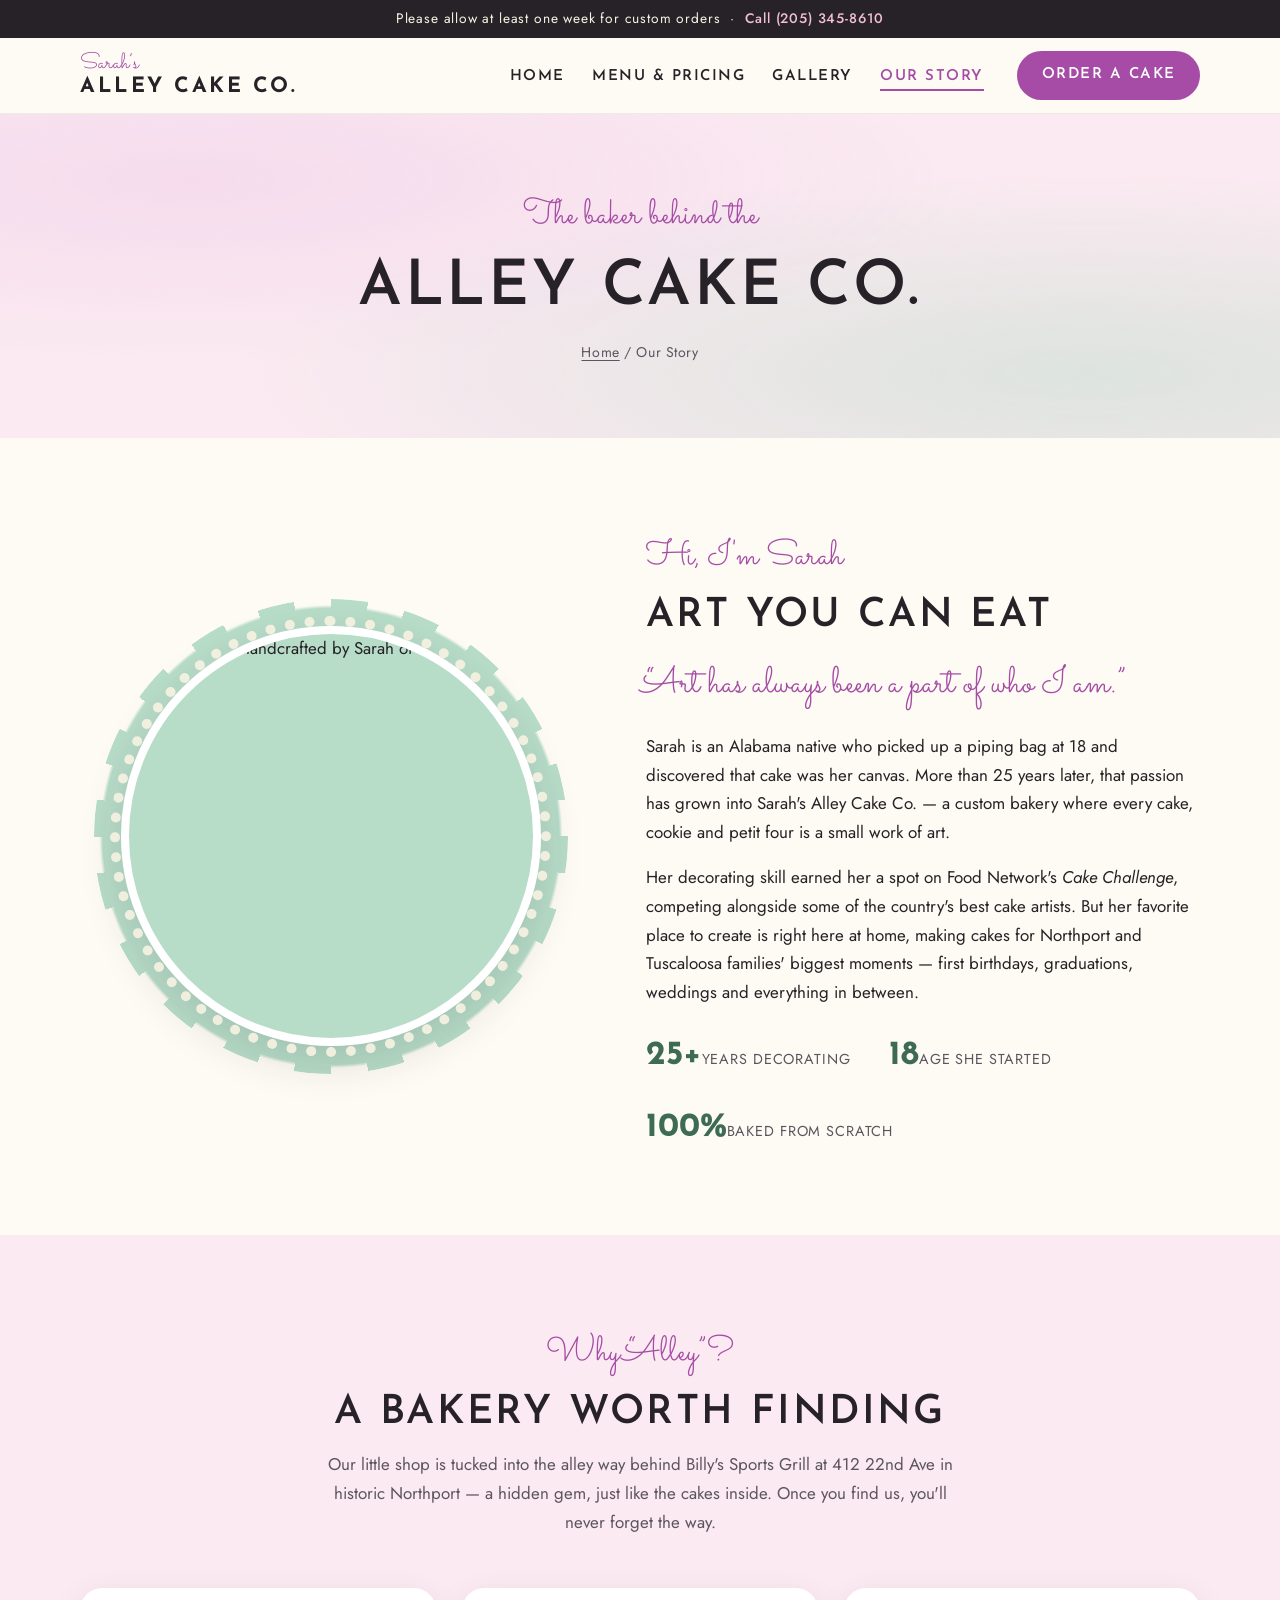
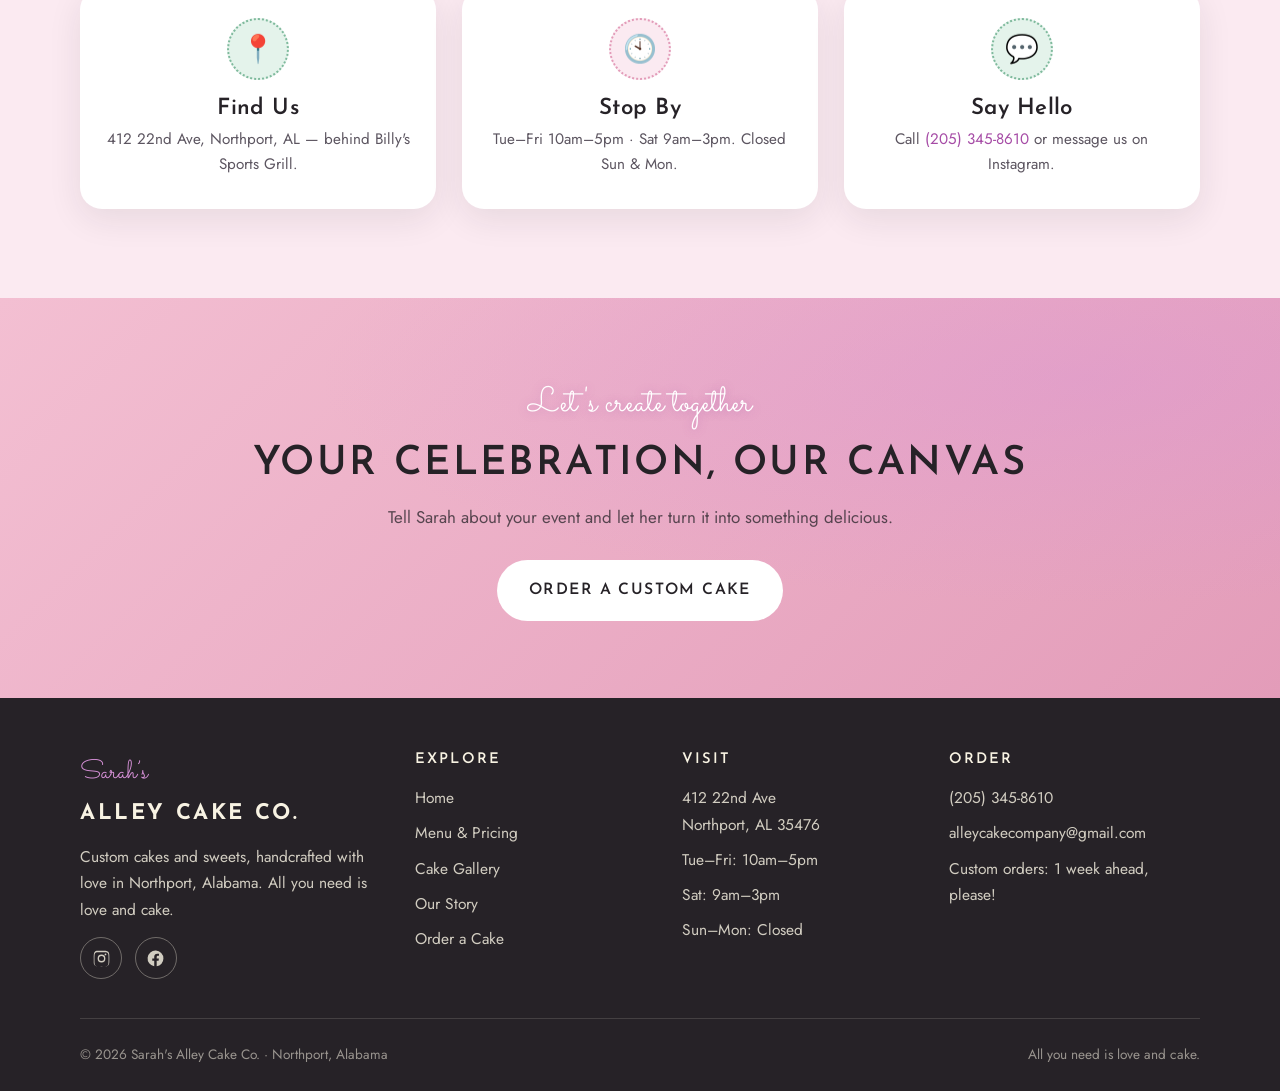
==== about.html @ 0e303490 "Add files via upload" ====
<!DOCTYPE html>
<html lang="en">
<head>
  <meta charset="UTF-8">
  <meta name="viewport" content="width=device-width, initial-scale=1.0">

  <title>Our Story | Sarah's Alley Cake Co. — 25+ Years of Cake Artistry in Northport, AL</title>
  <meta name="description" content="Meet Sarah — an Alabama native with 25+ years of cake decorating experience and a Food Network Cake Challenge appearance. Her bakery, Sarah's Alley Cake Co., is tucked in the alley behind Billy's Sports Grill in Northport, AL.">
  <link rel="canonical" href="https://www.alleycakecompany.com/about.html">
  <meta name="robots" content="index, follow, max-image-preview:large">
  <meta name="geo.region" content="US-AL">
  <meta name="geo.placename" content="Northport, Alabama">

  <meta property="og:type" content="website">
  <meta property="og:site_name" content="Sarah's Alley Cake Co.">
  <meta property="og:title" content="Our Story | Sarah's Alley Cake Co.">
  <meta property="og:description" content="25+ years of cake artistry, a Food Network appearance, and a charming bakery in a Northport alley. Meet Sarah.">
  <meta property="og:url" content="https://www.alleycakecompany.com/about.html">
  <meta property="og:image" content="https://images.squarespace-cdn.com/content/v1/668034724b62f437469dd05d/3b96e0b3-c1d5-4a74-b688-7e52b7598103/new+color+way2+%281%29.jpg">

  <link rel="preconnect" href="https://fonts.googleapis.com">
  <link rel="preconnect" href="https://fonts.gstatic.com" crossorigin>
  <link href="https://fonts.googleapis.com/css2?family=Josefin+Sans:wght@400;600;700&family=Jost:wght@300;400;500&family=Sacramento&display=swap" rel="stylesheet">
  <link rel="stylesheet" href="assets/css/style.css">
  <link rel="icon" href="data:image/svg+xml,<svg xmlns='http://www.w3.org/2000/svg' viewBox='0 0 100 100'><circle cx='50' cy='50' r='46' fill='%23B7DCC8'/><circle cx='50' cy='50' r='38' fill='%23F8F3E3'/><text x='50' y='63' font-size='38' text-anchor='middle' fill='%23A64CA6' font-family='Georgia'>S</text></svg>">

  <script type="application/ld+json">
  {
    "@context": "https://schema.org",
    "@type": "AboutPage",
    "name": "About Sarah's Alley Cake Co.",
    "url": "https://www.alleycakecompany.com/about.html",
    "mainEntity": {
      "@type": "Person",
      "name": "Sarah",
      "jobTitle": "Owner & Cake Artist",
      "description": "Alabama native with more than 25 years of cake decorating experience. Began baking at 18 and appeared on Food Network's Cake Challenge.",
      "worksFor": { "@id": "https://www.alleycakecompany.com/#bakery" }
    }
  }
  </script>

  <script type="application/ld+json">
  {
    "@context": "https://schema.org",
    "@type": "BreadcrumbList",
    "itemListElement": [
      { "@type": "ListItem", "position": 1, "name": "Home", "item": "https://www.alleycakecompany.com/" },
      { "@type": "ListItem", "position": 2, "name": "Our Story", "item": "https://www.alleycakecompany.com/about.html" }
    ]
  }
  </script>
</head>
<body>

  <header class="site-header">
    <p class="announce">Please allow at least one week for custom orders &nbsp;·&nbsp; <a href="tel:+12053458610">Call (205) 345-8610</a></p>
    <div class="container nav-wrap">
      <a class="brand" href="index.html" aria-label="Sarah's Alley Cake Co. home">
        <span class="brand-script">Sarah&rsquo;s</span>
        <span class="brand-name">Alley Cake Co.</span>
      </a>
      <button class="nav-toggle" aria-expanded="false" aria-controls="site-nav" aria-label="Toggle menu">
        <span></span><span></span><span></span>
      </button>
      <nav class="primary-nav" id="site-nav" aria-label="Main navigation">
        <ul>
          <li><a href="index.html">Home</a></li>
          <li><a href="menu.html">Menu &amp; Pricing</a></li>
          <li><a href="gallery.html">Gallery</a></li>
          <li><a href="about.html" aria-current="page">Our Story</a></li>
          <li class="nav-cta"><a class="btn btn-primary" href="contact.html">Order a Cake</a></li>
        </ul>
      </nav>
    </div>
  </header>

  <main id="main">

    <section class="page-hero">
      <div class="container">
        <span class="kicker">The baker behind the</span>
        <h1>Alley Cake Co.</h1>
        <nav class="breadcrumbs" aria-label="Breadcrumb"><a href="index.html">Home</a> / Our Story</nav>
      </div>
    </section>

    <section class="section" aria-labelledby="story-title">
      <div class="container about-split">
        <div class="doily-frame reveal">
          <img src="https://images.squarespace-cdn.com/content/v1/668034724b62f437469dd05d/a40d8727-a501-47c2-9c45-a66de720c5b0/IMG_9903.jpg?format=800w" alt="Custom cake handcrafted by Sarah of Sarah's Alley Cake Co." width="420" height="420">
        </div>
        <div>
          <span class="kicker">Hi, I'm Sarah</span>
          <h2 id="story-title">Art You Can Eat</h2>
          <blockquote class="pull">&ldquo;Art has always been a part of who I am.&rdquo;</blockquote>
          <p>Sarah is an Alabama native who picked up a piping bag at 18 and discovered that cake was her canvas. More than 25 years later, that passion has grown into Sarah's Alley Cake Co. — a custom bakery where every cake, cookie and petit four is a small work of art.</p>
          <p style="margin-top:1rem;">Her decorating skill earned her a spot on Food Network's <em>Cake Challenge</em>, competing alongside some of the country's best cake artists. But her favorite place to create is right here at home, making cakes for Northport and Tuscaloosa families' biggest moments — first birthdays, graduations, weddings and everything in between.</p>
          <div class="stat-row">
            <div class="stat"><span class="num">25+</span><span class="label">Years Decorating</span></div>
            <div class="stat"><span class="num">18</span><span class="label">Age She Started</span></div>
            <div class="stat"><span class="num">100%</span><span class="label">Baked From Scratch</span></div>
          </div>
        </div>
      </div>
    </section>

    <section class="section section-blush" aria-labelledby="alley-title">
      <div class="container">
        <div class="section-head reveal">
          <span class="kicker">Why &ldquo;Alley&rdquo;?</span>
          <h2 id="alley-title">A Bakery Worth Finding</h2>
          <p class="section-intro">Our little shop is tucked into the alley way behind Billy's Sports Grill at 412 22nd Ave in historic Northport — a hidden gem, just like the cakes inside. Once you find us, you'll never forget the way.</p>
        </div>
        <div class="grid grid-3">
          <div class="tile reveal">
            <div class="tile-emoji" aria-hidden="true">📍</div>
            <h3>Find Us</h3>
            <p>412 22nd Ave, Northport, AL — behind Billy's Sports Grill.</p>
          </div>
          <div class="tile reveal">
            <div class="tile-emoji" aria-hidden="true">🕙</div>
            <h3>Stop By</h3>
            <p>Tue–Fri 10am–5pm · Sat 9am–3pm. Closed Sun &amp; Mon.</p>
          </div>
          <div class="tile reveal">
            <div class="tile-emoji" aria-hidden="true">💬</div>
            <h3>Say Hello</h3>
            <p>Call <a href="tel:+12053458610">(205) 345-8610</a> or message us on Instagram.</p>
          </div>
        </div>
      </div>
    </section>

    <section class="cta-band">
      <div class="container reveal">
        <span class="kicker">Let's create together</span>
        <h2>Your Celebration, Our Canvas</h2>
        <p>Tell Sarah about your event and let her turn it into something delicious.</p>
        <a class="btn btn-light" href="contact.html">Order a Custom Cake</a>
      </div>
    </section>

  </main>

  <footer class="site-footer">
    <div class="container">
      <div class="footer-grid">
        <div>
          <span class="brand-script">Sarah&rsquo;s</span>
          <p class="footer-brand-name">Alley Cake Co.</p>
          <p>Custom cakes and sweets, handcrafted with love in Northport, Alabama. All you need is love and cake.</p>
          <div class="social-row">
            <a href="https://www.instagram.com/sarahs_alley_cake_co" target="_blank" rel="noopener" aria-label="Instagram">
              <svg viewBox="0 0 24 24" aria-hidden="true"><path d="M12 2.2c3.2 0 3.6 0 4.9.1 1.2.1 1.8.2 2.2.4.6.2 1 .5 1.4.9.4.4.7.8.9 1.4.2.4.4 1 .4 2.2.1 1.3.1 1.7.1 4.9s0 3.6-.1 4.9c-.1 1.2-.2 1.8-.4 2.2-.2.6-.5 1-.9 1.4-.4.4-.8.7-1.4.9-.4.2-1 .4-2.2.4-1.3.1-1.7.1-4.9.1s-3.6 0-4.9-.1c-1.2-.1-1.8-.2-2.2-.4-.6-.2-1-.5-1.4-.9-.4-.4-.7-.8-.9-1.4-.2-.4-.4-1-.4-2.2C2.2 15.6 2.2 15.2 2.2 12s0-3.6.1-4.9c.1-1.2.2-1.8.4-2.2.2-.6.5-1 .9-1.4.4-.4.8-.7 1.4-.9.4-.2 1-.4 2.2-.4C8.4 2.2 8.8 2.2 12 2.2zm0 1.8c-3.1 0-3.5 0-4.8.1-1.1.1-1.5.2-1.9.3-.5.2-.8.4-1.1.7-.3.3-.5.6-.7 1.1-.1.4-.3.8-.3 1.9-.1 1.3-.1 1.7-.1 4.8s0 3.5.1 4.8c.1 1.1.2 1.5.3 1.9.2.5.4.8.7 1.1.3.3.6.5 1.1.7.4.1.8.3 1.9.3 1.3.1 1.7.1 4.8.1s3.5 0 4.8-.1c1.1-.1 1.5-.2 1.9-.3.5-.2.8-.4 1.1-.7.3-.3.5-.6.7-1.1.1-.4.3-.8.3-1.9.1-1.3.1-1.7.1-4.8s0-3.5-.1-4.8c-.1-1.1-.2-1.5-.3-1.9-.2-.5-.4-.8-.7-1.1-.3-.3-.6-.5-1.1-.7-.4-.1-.8-.3-1.9-.3-1.3-.1-1.7-.1-4.8-.1zm0 3.1a4.9 4.9 0 1 1 0 9.8 4.9 4.9 0 0 1 0-9.8zm0 8.1a3.2 3.2 0 1 0 0-6.4 3.2 3.2 0 0 0 0 6.4zm6.2-8.3a1.1 1.1 0 1 1-2.3 0 1.1 1.1 0 0 1 2.3 0z"/></svg>
            </a>
            <a href="https://www.facebook.com/people/Sarahs-Alley-Cake-Co/100076304903189/" target="_blank" rel="noopener" aria-label="Facebook">
              <svg viewBox="0 0 24 24" aria-hidden="true"><path d="M22 12a10 10 0 1 0-11.6 9.9v-7H7.9V12h2.5V9.8c0-2.5 1.5-3.9 3.8-3.9 1.1 0 2.2.2 2.2.2v2.5h-1.3c-1.2 0-1.6.8-1.6 1.6V12h2.8l-.4 2.9h-2.4v7A10 10 0 0 0 22 12z"/></svg>
            </a>
          </div>
        </div>
        <div>
          <h4>Explore</h4>
          <ul>
            <li><a href="index.html">Home</a></li>
            <li><a href="menu.html">Menu &amp; Pricing</a></li>
            <li><a href="gallery.html">Cake Gallery</a></li>
            <li><a href="about.html">Our Story</a></li>
            <li><a href="contact.html">Order a Cake</a></li>
          </ul>
        </div>
        <div>
          <h4>Visit</h4>
          <ul>
            <li>412 22nd Ave<br>Northport, AL 35476</li>
            <li>Tue–Fri: 10am–5pm</li>
            <li>Sat: 9am–3pm</li>
            <li>Sun–Mon: Closed</li>
          </ul>
        </div>
        <div>
          <h4>Order</h4>
          <ul>
            <li><a href="tel:+12053458610">(205) 345-8610</a></li>
            <li><a href="mailto:alleycakecompany@gmail.com">alleycakecompany@gmail.com</a></li>
            <li>Custom orders: 1 week ahead, please!</li>
          </ul>
        </div>
      </div>
      <div class="footer-bottom">
        <span>© <span id="year">2026</span> Sarah's Alley Cake Co. · Northport, Alabama</span>
        <span>All you need is love and cake. </span>
      </div>
    </div>
  </footer>

  <script src="assets/js/main.js"></script>
</body>
</html>
---- assets/css/style.css ----
/* ==========================================================================
   Sarah's Alley Cake Co. — Brand stylesheet
   Palette drawn directly from the logo:
   blush pink · mint green · cream lace · orchid script · retro black
   ========================================================================== */

:root {
  /* Brand colors */
  --blush:        #F3BFD2;
  --blush-soft:   #FBEAF1;
  --blush-deep:   #E39CB9;
  --mint:         #B7DCC8;
  --mint-soft:    #E4F3EB;
  --mint-deep:    #7FBA9D;
  --teal-ink:     #3E6B55;
  --cream:        #F8F3E3;
  --cream-soft:   #FDFBF3;
  --orchid:       #D791D8;
  --orchid-deep:  #A64CA6;
  --ink:          #262227;
  --ink-soft:     #5C5560;
  --white:        #FFFFFF;

  /* Type */
  --font-head: 'Josefin Sans', 'Trebuchet MS', sans-serif;
  --font-script: 'Sacramento', cursive;
  --font-body: 'Jost', 'Segoe UI', sans-serif;

  /* Layout */
  --container: 1120px;
  --radius: 22px;
  --shadow-soft: 0 10px 34px rgba(38, 34, 39, 0.09);
  --shadow-lift: 0 16px 44px rgba(38, 34, 39, 0.14);
  --transition: 0.28s cubic-bezier(0.33, 1, 0.68, 1);
}

/* ---------- Reset / base ---------- */
*, *::before, *::after { box-sizing: border-box; margin: 0; padding: 0; }

html { scroll-behavior: smooth; -webkit-text-size-adjust: 100%; }

body {
  font-family: var(--font-body);
  font-size: 1.06rem;
  line-height: 1.7;
  color: var(--ink);
  background: var(--cream-soft);
  overflow-x: hidden;
}

img { max-width: 100%; display: block; }

a { color: var(--orchid-deep); text-decoration: none; transition: color var(--transition); }
a:hover { color: var(--teal-ink); }

.container { width: min(100% - 2.5rem, var(--container)); margin-inline: auto; }

/* ---------- Typography ---------- */
h1, h2, h3, h4 {
  font-family: var(--font-head);
  font-weight: 600;
  letter-spacing: 0.02em;
  line-height: 1.15;
  color: var(--ink);
  text-wrap: balance;
}

h1 { font-size: clamp(2.3rem, 5.4vw, 3.9rem); text-transform: uppercase; letter-spacing: 0.045em; }
h2 { font-size: clamp(1.7rem, 3.6vw, 2.5rem); text-transform: uppercase; letter-spacing: 0.06em; }
h3 { font-size: clamp(1.15rem, 2.2vw, 1.4rem); }

.script {
  font-family: var(--font-script);
  font-weight: 400;
  text-transform: none;
  letter-spacing: 0;
  color: var(--orchid-deep);
}

.kicker {
  font-family: var(--font-script);
  font-size: clamp(1.6rem, 3vw, 2.2rem);
  color: var(--orchid-deep);
  display: block;
  margin-bottom: 0.35rem;
}

.section-intro { max-width: 640px; margin: 0.9rem auto 0; color: var(--ink-soft); }

.center { text-align: center; }

/* ---------- Buttons ---------- */
.btn {
  display: inline-flex;
  align-items: center;
  justify-content: center;
  gap: 0.5rem;
  font-family: var(--font-head);
  font-size: 0.98rem;
  font-weight: 600;
  letter-spacing: 0.09em;
  text-transform: uppercase;
  padding: 0.95rem 1.9rem;
  border-radius: 999px;
  border: 2px solid transparent;
  cursor: pointer;
  transition: transform var(--transition), box-shadow var(--transition), background var(--transition), color var(--transition);
}
.btn:hover { transform: translateY(-2px); box-shadow: var(--shadow-lift); }

.btn-primary { background: var(--orchid-deep); color: var(--white); }
.btn-primary:hover { background: #8f3d8f; color: var(--white); }

.btn-outline { background: transparent; color: var(--ink); border-color: var(--ink); }
.btn-outline:hover { background: var(--ink); color: var(--cream); }

.btn-mint { background: var(--teal-ink); color: var(--white); }
.btn-mint:hover { background: #315744; color: var(--white); }

.btn-light { background: var(--white); color: var(--ink); }
.btn-light:hover { color: var(--orchid-deep); }

/* ---------- Header / nav ---------- */
.site-header {
  position: sticky;
  top: 0;
  z-index: 60;
  background: rgba(253, 251, 243, 0.9);
  backdrop-filter: blur(12px);
  -webkit-backdrop-filter: blur(12px);
  border-bottom: 1px solid rgba(38, 34, 39, 0.07);
}

.announce {
  background: var(--ink);
  color: var(--cream);
  text-align: center;
  font-size: 0.86rem;
  letter-spacing: 0.06em;
  padding: 0.45rem 1rem;
}
.announce a { color: var(--blush); font-weight: 500; }
.announce a:hover { color: var(--mint); }

.nav-wrap {
  display: flex;
  align-items: center;
  justify-content: space-between;
  gap: 1rem;
  padding: 0.8rem 0;
}

.brand { display: flex; flex-direction: column; line-height: 1; }
.brand .brand-script { font-family: var(--font-script); font-size: 1.35rem; color: var(--orchid-deep); margin-bottom: 0.1rem; }
.brand .brand-name {
  font-family: var(--font-head);
  font-size: 1.32rem;
  font-weight: 700;
  letter-spacing: 0.12em;
  text-transform: uppercase;
  color: var(--ink);
}
.brand:hover .brand-name { color: var(--orchid-deep); }

.primary-nav ul { display: flex; gap: 1.7rem; list-style: none; align-items: center; }
.primary-nav a {
  font-family: var(--font-head);
  font-size: 0.94rem;
  font-weight: 600;
  letter-spacing: 0.1em;
  text-transform: uppercase;
  color: var(--ink);
  padding: 0.4rem 0;
  position: relative;
}
.primary-nav a::after {
  content: "";
  position: absolute;
  left: 0; bottom: 0;
  width: 100%; height: 2px;
  background: var(--orchid-deep);
  transform: scaleX(0);
  transform-origin: left;
  transition: transform var(--transition);
}
.primary-nav a:hover::after, .primary-nav a[aria-current="page"]::after { transform: scaleX(1); }
.primary-nav a[aria-current="page"] { color: var(--orchid-deep); }
.primary-nav .nav-cta { margin-left: 0.4rem; }
.primary-nav .nav-cta a { color: var(--white); padding: 0.62rem 1.4rem; }
.primary-nav .nav-cta a::after { display: none; }

.nav-toggle {
  display: none;
  background: none;
  border: 0;
  width: 44px; height: 44px;
  cursor: pointer;
  position: relative;
  z-index: 70;
}
.nav-toggle span {
  display: block;
  width: 26px; height: 2.5px;
  background: var(--ink);
  margin: 5.5px auto;
  border-radius: 2px;
  transition: transform var(--transition), opacity var(--transition);
}
.nav-toggle[aria-expanded="true"] span:nth-child(1) { transform: translateY(8px) rotate(45deg); }
.nav-toggle[aria-expanded="true"] span:nth-child(2) { opacity: 0; }
.nav-toggle[aria-expanded="true"] span:nth-child(3) { transform: translateY(-8px) rotate(-45deg); }

/* ---------- Hero ---------- */
.hero {
  position: relative;
  background:
    radial-gradient(ellipse at 12% 8%, rgba(215, 145, 216, 0.14), transparent 46%),
    radial-gradient(ellipse at 88% 90%, rgba(183, 220, 200, 0.5), transparent 52%),
    linear-gradient(160deg, var(--blush-soft) 0%, var(--cream-soft) 58%, var(--mint-soft) 100%);
  overflow: hidden;
}

.hero-inner {
  display: grid;
  grid-template-columns: 1.05fr 0.95fr;
  align-items: center;
  gap: clamp(2rem, 5vw, 4.5rem);
  padding: clamp(3.2rem, 7vw, 6rem) 0;
}

.hero-copy .kicker { font-size: clamp(1.9rem, 3.4vw, 2.6rem); }
.hero-copy p.lede { font-size: clamp(1.05rem, 1.6vw, 1.22rem); color: var(--ink-soft); margin: 1.2rem 0 1.9rem; max-width: 34rem; }

.hero-actions { display: flex; flex-wrap: wrap; gap: 0.9rem; }

.hero-meta {
  display: flex;
  flex-wrap: wrap;
  gap: 1.6rem;
  margin-top: 2.3rem;
  font-size: 0.95rem;
}
.hero-meta .meta-item strong {
  display: block;
  font-family: var(--font-head);
  font-size: 1.05rem;
  letter-spacing: 0.05em;
  text-transform: uppercase;
}
.hero-meta .meta-item span { color: var(--ink-soft); }

/* Scalloped doily photo frame — echoes the logo */
.doily-frame {
  position: relative;
  width: min(100%, 480px);
  aspect-ratio: 1;
  margin-inline: auto;
}
.doily-frame::before {
  content: "";
  position: absolute;
  inset: -6.5%;
  border-radius: 50%;
  background: var(--mint);
  -webkit-mask: radial-gradient(circle at 50% 50%, #000 68%, transparent 69%),
    repeating-conic-gradient(from 0deg, #000 0deg 9deg, transparent 9deg 18deg);
  mask: radial-gradient(circle at 50% 50%, #000 68%, transparent 69%),
    repeating-conic-gradient(from 0deg, #000 0deg 9deg, transparent 9deg 18deg);
  -webkit-mask-composite: source-over;
  mask-composite: add;
}
.doily-frame::after {
  content: "";
  position: absolute;
  inset: -2.5%;
  border-radius: 50%;
  border: 10px dotted var(--cream);
  opacity: 0.9;
  pointer-events: none;
}
.doily-frame img {
  position: relative;
  width: 100%; height: 100%;
  object-fit: cover;
  border-radius: 50%;
  border: 8px solid var(--white);
  box-shadow: var(--shadow-lift);
}

/* Scallop divider between sections */
.scallop {
  display: block;
  width: 100%;
  height: 26px;
  margin-bottom: -1px;
}

/* ---------- Sections ---------- */
.section { padding: clamp(3.4rem, 7vw, 5.6rem) 0; }
.section-blush { background: var(--blush-soft); }
.section-mint { background: var(--mint-soft); }
.section-cream { background: var(--cream); }
.section-head { text-align: center; max-width: 720px; margin: 0 auto clamp(2.2rem, 4vw, 3.2rem); }

/* Badge strip */
.badge-strip {
  background: var(--ink);
  color: var(--cream);
  padding: 1.35rem 0;
}
.badge-strip .container {
  display: flex;
  flex-wrap: wrap;
  justify-content: center;
  gap: 1rem 3rem;
  text-align: center;
}
.badge-strip .badge {
  font-family: var(--font-head);
  font-size: 0.92rem;
  letter-spacing: 0.14em;
  text-transform: uppercase;
  display: flex;
  align-items: center;
  gap: 0.6rem;
}
.badge-strip .badge .dot { color: var(--orchid); font-size: 1.1rem; }

/* Card grids */
.grid { display: grid; gap: 1.6rem; }
.grid-3 { grid-template-columns: repeat(3, 1fr); }
.grid-4 { grid-template-columns: repeat(4, 1fr); }
.grid-2 { grid-template-columns: repeat(2, 1fr); }

.card {
  background: var(--white);
  border-radius: var(--radius);
  box-shadow: var(--shadow-soft);
  overflow: hidden;
  transition: transform var(--transition), box-shadow var(--transition);
}
.card:hover { transform: translateY(-6px); box-shadow: var(--shadow-lift); }
.card .card-img { aspect-ratio: 4 / 3.4; overflow: hidden; }
.card .card-img img { width: 100%; height: 100%; object-fit: cover; transition: transform 0.6s ease; }
.card:hover .card-img img { transform: scale(1.05); }
.card .card-body { padding: 1.4rem 1.5rem 1.6rem; }
.card .card-body h3 { margin-bottom: 0.4rem; }
.card .card-body p { color: var(--ink-soft); font-size: 0.98rem; }
.card .card-link {
  display: inline-block;
  margin-top: 0.8rem;
  font-family: var(--font-head);
  font-size: 0.88rem;
  font-weight: 600;
  letter-spacing: 0.1em;
  text-transform: uppercase;
}

/* Occasion tiles */
.tile {
  position: relative;
  border-radius: var(--radius);
  padding: 1.9rem 1.6rem;
  background: var(--white);
  box-shadow: var(--shadow-soft);
  text-align: center;
  transition: transform var(--transition), box-shadow var(--transition);
}
.tile:hover { transform: translateY(-6px); box-shadow: var(--shadow-lift); }
.tile .tile-emoji {
  width: 62px; height: 62px;
  margin: 0 auto 1rem;
  display: grid;
  place-items: center;
  font-size: 1.7rem;
  border-radius: 50%;
  background: var(--mint-soft);
  border: 2px dotted var(--mint-deep);
}
.tile:nth-child(even) .tile-emoji { background: var(--blush-soft); border-color: var(--blush-deep); }
.tile p { color: var(--ink-soft); font-size: 0.95rem; margin-top: 0.3rem; }

/* ---------- Menu / price list ---------- */
.menu-card {
  background: var(--white);
  border-radius: var(--radius);
  box-shadow: var(--shadow-soft);
  padding: clamp(1.6rem, 3vw, 2.4rem);
}
.menu-card h3 {
  display: flex;
  align-items: center;
  gap: 0.7rem;
  text-transform: uppercase;
  letter-spacing: 0.08em;
  font-size: 1.12rem;
  margin-bottom: 1.1rem;
  color: var(--teal-ink);
}
.menu-card h3 .swatch { width: 12px; height: 12px; border-radius: 50%; background: var(--orchid); flex: none; }

.menu-list { list-style: none; }
.menu-list li {
  display: flex;
  align-items: baseline;
  gap: 0.6rem;
  padding: 0.5rem 0;
  font-size: 1rem;
}
.menu-list .item { white-space: nowrap; }
.menu-list .dots {
  flex: 1;
  border-bottom: 2px dotted rgba(38, 34, 39, 0.22);
  transform: translateY(-4px);
}
.menu-list .price { font-family: var(--font-head); font-weight: 700; letter-spacing: 0.03em; white-space: nowrap; }

.note-box {
  background: var(--blush-soft);
  border: 1.5px dashed var(--blush-deep);
  border-radius: var(--radius);
  padding: 1.3rem 1.6rem;
  font-size: 0.98rem;
  color: var(--ink-soft);
}
.note-box strong { color: var(--ink); }

/* ---------- Gallery ---------- */
.gallery-grid {
  display: grid;
  grid-template-columns: repeat(3, 1fr);
  gap: 1.2rem;
}
.gallery-grid figure {
  border-radius: var(--radius);
  overflow: hidden;
  box-shadow: var(--shadow-soft);
  position: relative;
  aspect-ratio: 1;
  background: var(--mint-soft);
}
.gallery-grid img {
  width: 100%; height: 100%;
  object-fit: cover;
  transition: transform 0.6s ease;
}
.gallery-grid figure:hover img { transform: scale(1.06); }
.gallery-grid figcaption {
  position: absolute;
  inset: auto 0 0 0;
  padding: 0.85rem 1.1rem;
  font-size: 0.88rem;
  letter-spacing: 0.05em;
  color: var(--white);
  background: linear-gradient(transparent, rgba(38, 34, 39, 0.72));
  opacity: 0;
  transition: opacity var(--transition);
}
.gallery-grid figure:hover figcaption { opacity: 1; }

.chip-row { display: flex; flex-wrap: wrap; gap: 0.7rem; justify-content: center; margin-bottom: 2.4rem; }
.chip {
  font-family: var(--font-head);
  font-size: 0.88rem;
  font-weight: 600;
  letter-spacing: 0.08em;
  text-transform: uppercase;
  padding: 0.55rem 1.25rem;
  border-radius: 999px;
  background: var(--white);
  border: 1.5px solid rgba(38, 34, 39, 0.14);
  color: var(--ink);
  cursor: pointer;
  transition: all var(--transition);
}
.chip:hover, .chip.active { background: var(--orchid-deep); border-color: var(--orchid-deep); color: var(--white); }

/* ---------- About ---------- */
.about-split {
  display: grid;
  grid-template-columns: 0.95fr 1.05fr;
  gap: clamp(2rem, 5vw, 4rem);
  align-items: center;
}
.about-split .doily-frame { width: min(100%, 420px); }
blockquote.pull {
  font-family: var(--font-script);
  font-size: clamp(1.7rem, 3vw, 2.3rem);
  color: var(--orchid-deep);
  line-height: 1.3;
  margin: 1.4rem 0;
}

.stat-row { display: flex; flex-wrap: wrap; gap: 2.4rem; margin-top: 2rem; }
.stat .num {
  font-family: var(--font-head);
  font-size: 2.1rem;
  font-weight: 700;
  color: var(--teal-ink);
  line-height: 1;
}
.stat .label { font-size: 0.9rem; letter-spacing: 0.06em; text-transform: uppercase; color: var(--ink-soft); }

/* ---------- FAQ ---------- */
.faq { max-width: 780px; margin-inline: auto; }
.faq details {
  background: var(--white);
  border-radius: 16px;
  box-shadow: var(--shadow-soft);
  margin-bottom: 1rem;
  overflow: hidden;
}
.faq summary {
  cursor: pointer;
  list-style: none;
  padding: 1.15rem 1.5rem;
  font-family: var(--font-head);
  font-weight: 600;
  font-size: 1.04rem;
  letter-spacing: 0.02em;
  display: flex;
  justify-content: space-between;
  align-items: center;
  gap: 1rem;
}
.faq summary::-webkit-details-marker { display: none; }
.faq summary::after {
  content: "+";
  font-size: 1.5rem;
  color: var(--orchid-deep);
  transition: transform var(--transition);
  flex: none;
}
.faq details[open] summary::after { transform: rotate(45deg); }
.faq .faq-a { padding: 0 1.5rem 1.3rem; color: var(--ink-soft); }

/* ---------- Contact / form ---------- */
.contact-split {
  display: grid;
  grid-template-columns: 1fr 1.1fr;
  gap: clamp(2rem, 4vw, 3.4rem);
  align-items: start;
}

.info-card {
  background: var(--white);
  border-radius: var(--radius);
  box-shadow: var(--shadow-soft);
  padding: clamp(1.6rem, 3vw, 2.2rem);
}
.info-card + .info-card { margin-top: 1.4rem; }
.info-card h3 { color: var(--teal-ink); text-transform: uppercase; letter-spacing: 0.08em; font-size: 1.05rem; margin-bottom: 0.8rem; }
.info-card p, .info-card li { color: var(--ink-soft); }
.info-card a.big-link {
  font-family: var(--font-head);
  font-size: 1.25rem;
  font-weight: 700;
  color: var(--ink);
  display: inline-block;
  margin-top: 0.2rem;
}
.info-card a.big-link:hover { color: var(--orchid-deep); }

.hours-table { width: 100%; border-collapse: collapse; }
.hours-table td { padding: 0.45rem 0; border-bottom: 1px dashed rgba(38, 34, 39, 0.14); font-size: 0.99rem; }
.hours-table td:last-child { text-align: right; font-weight: 500; color: var(--ink); }
.hours-table tr.closed td:last-child { color: var(--blush-deep); }

.form-card {
  background: var(--white);
  border-radius: var(--radius);
  box-shadow: var(--shadow-lift);
  padding: clamp(1.8rem, 3.4vw, 2.6rem);
  border-top: 6px solid var(--orchid);
}
.form-grid { display: grid; grid-template-columns: 1fr 1fr; gap: 1.1rem; }
.form-grid .full { grid-column: 1 / -1; }
label {
  display: block;
  font-family: var(--font-head);
  font-size: 0.85rem;
  font-weight: 600;
  letter-spacing: 0.09em;
  text-transform: uppercase;
  margin-bottom: 0.35rem;
}
input, select, textarea {
  width: 100%;
  font-family: var(--font-body);
  font-size: 1rem;
  color: var(--ink);
  padding: 0.8rem 1rem;
  border: 1.5px solid rgba(38, 34, 39, 0.18);
  border-radius: 12px;
  background: var(--cream-soft);
  transition: border-color var(--transition), box-shadow var(--transition);
}
input:focus, select:focus, textarea:focus {
  outline: none;
  border-color: var(--orchid-deep);
  box-shadow: 0 0 0 4px rgba(166, 76, 166, 0.14);
}
textarea { resize: vertical; min-height: 130px; }
.form-note { font-size: 0.88rem; color: var(--ink-soft); margin-top: 0.9rem; }

.map-embed {
  border-radius: var(--radius);
  overflow: hidden;
  box-shadow: var(--shadow-soft);
  margin-top: 1.4rem;
}
.map-embed iframe { display: block; width: 100%; height: 320px; border: 0; }

/* ---------- CTA band ---------- */
.cta-band {
  background:
    radial-gradient(ellipse at 85% 20%, rgba(215, 145, 216, 0.35), transparent 50%),
    linear-gradient(135deg, var(--blush) 0%, var(--blush-deep) 100%);
  text-align: center;
  padding: clamp(3.2rem, 6vw, 5rem) 0;
}
.cta-band h2 { color: var(--ink); }
.cta-band .kicker { color: var(--white); text-shadow: 0 1px 10px rgba(166, 76, 166, 0.35); }
.cta-band p { max-width: 560px; margin: 1rem auto 1.8rem; color: rgba(38, 34, 39, 0.75); }

/* ---------- Footer ---------- */
.site-footer {
  background: var(--ink);
  color: rgba(248, 243, 227, 0.82);
  padding: 3.4rem 0 1.6rem;
  font-size: 0.97rem;
}
.footer-grid {
  display: grid;
  grid-template-columns: 1.3fr 1fr 1fr 1.1fr;
  gap: 2.4rem;
  padding-bottom: 2.4rem;
  border-bottom: 1px solid rgba(248, 243, 227, 0.14);
}
.site-footer h4 {
  color: var(--cream);
  font-size: 0.92rem;
  letter-spacing: 0.14em;
  text-transform: uppercase;
  margin-bottom: 1rem;
}
.site-footer .brand-script { font-family: var(--font-script); font-size: 1.6rem; color: var(--orchid); }
.site-footer .footer-brand-name {
  font-family: var(--font-head);
  font-size: 1.35rem;
  font-weight: 700;
  letter-spacing: 0.12em;
  text-transform: uppercase;
  color: var(--cream);
  margin-bottom: 0.7rem;
}
.site-footer ul { list-style: none; }
.site-footer li { margin-bottom: 0.55rem; }
.site-footer a { color: rgba(248, 243, 227, 0.82); }
.site-footer a:hover { color: var(--blush); }
.footer-bottom {
  display: flex;
  flex-wrap: wrap;
  justify-content: space-between;
  gap: 0.6rem;
  padding-top: 1.5rem;
  font-size: 0.85rem;
  color: rgba(248, 243, 227, 0.55);
}

.social-row { display: flex; gap: 0.8rem; margin-top: 0.9rem; }
.social-row a {
  width: 42px; height: 42px;
  display: grid;
  place-items: center;
  border-radius: 50%;
  border: 1.5px solid rgba(248, 243, 227, 0.35);
  transition: all var(--transition);
}
.social-row a:hover { background: var(--orchid-deep); border-color: var(--orchid-deep); color: var(--white); transform: translateY(-3px); }
.social-row svg { width: 19px; height: 19px; fill: currentColor; }

/* ---------- Page hero (inner pages) ---------- */
.page-hero {
  text-align: center;
  padding: clamp(3rem, 6vw, 4.6rem) 0;
  background:
    radial-gradient(ellipse at 15% 20%, rgba(215, 145, 216, 0.16), transparent 50%),
    radial-gradient(ellipse at 85% 80%, rgba(183, 220, 200, 0.45), transparent 55%),
    var(--blush-soft);
}
.breadcrumbs { font-size: 0.88rem; letter-spacing: 0.04em; color: var(--ink-soft); margin-top: 1rem; }
.breadcrumbs a { color: var(--ink-soft); text-decoration: underline; text-underline-offset: 3px; }
.breadcrumbs a:hover { color: var(--orchid-deep); }

/* ---------- Reveal animation ---------- */
.reveal { opacity: 0; transform: translateY(26px); transition: opacity 0.7s ease, transform 0.7s ease; }
.reveal.visible { opacity: 1; transform: none; }
@media (prefers-reduced-motion: reduce) {
  html { scroll-behavior: auto; }
  .reveal { opacity: 1; transform: none; transition: none; }
  * { animation: none !important; transition-duration: 0.01ms !important; }
}

/* ---------- Responsive ---------- */
@media (max-width: 1000px) {
  .grid-4 { grid-template-columns: repeat(2, 1fr); }
  .footer-grid { grid-template-columns: 1fr 1fr; }
}

@media (max-width: 860px) {
  .hero-inner { grid-template-columns: 1fr; text-align: center; padding-top: 2.6rem; }
  .hero-copy p.lede { margin-inline: auto; }
  .hero-actions, .hero-meta { justify-content: center; }
  .doily-frame { width: min(78vw, 380px); order: -1; }
  .about-split, .contact-split { grid-template-columns: 1fr; }
  .grid-3 { grid-template-columns: 1fr 1fr; }
  .gallery-grid { grid-template-columns: 1fr 1fr; }

  .nav-toggle { display: block; }
  .primary-nav {
    position: fixed;
    inset: 0;
    background: var(--cream-soft);
    display: grid;
    place-items: center;
    opacity: 0;
    visibility: hidden;
    transition: opacity var(--transition), visibility var(--transition);
    z-index: 65;
  }
  .primary-nav.open { opacity: 1; visibility: visible; }
  .primary-nav ul { flex-direction: column; gap: 1.9rem; text-align: center; }
  .primary-nav a { font-size: 1.25rem; }
}

@media (max-width: 560px) {
  body { font-size: 1rem; }
  .grid-3, .grid-2, .form-grid { grid-template-columns: 1fr; }
  .gallery-grid { grid-template-columns: 1fr; }
  .footer-grid { grid-template-columns: 1fr; gap: 1.8rem; }
  .badge-strip .container { gap: 0.7rem 1.6rem; }
  .badge-strip .badge { font-size: 0.8rem; }
  .menu-list li { font-size: 0.95rem; }
}
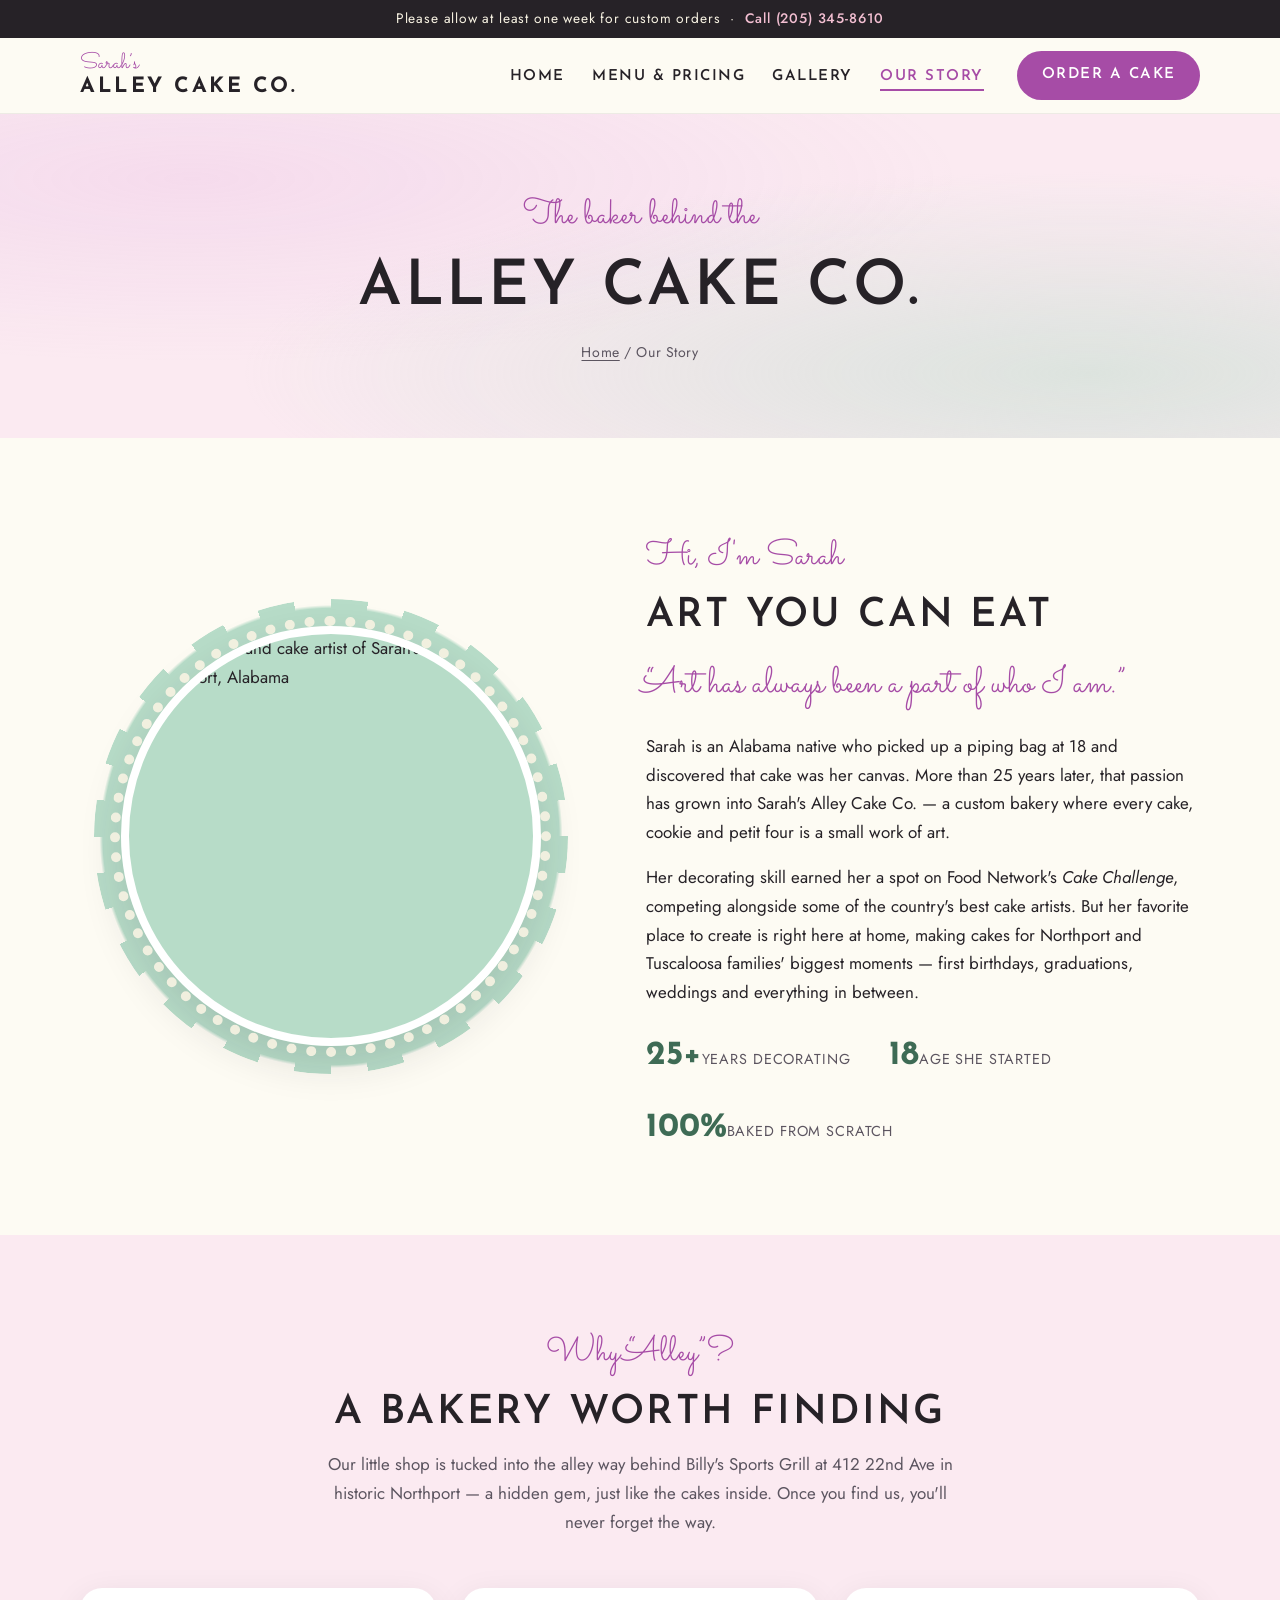
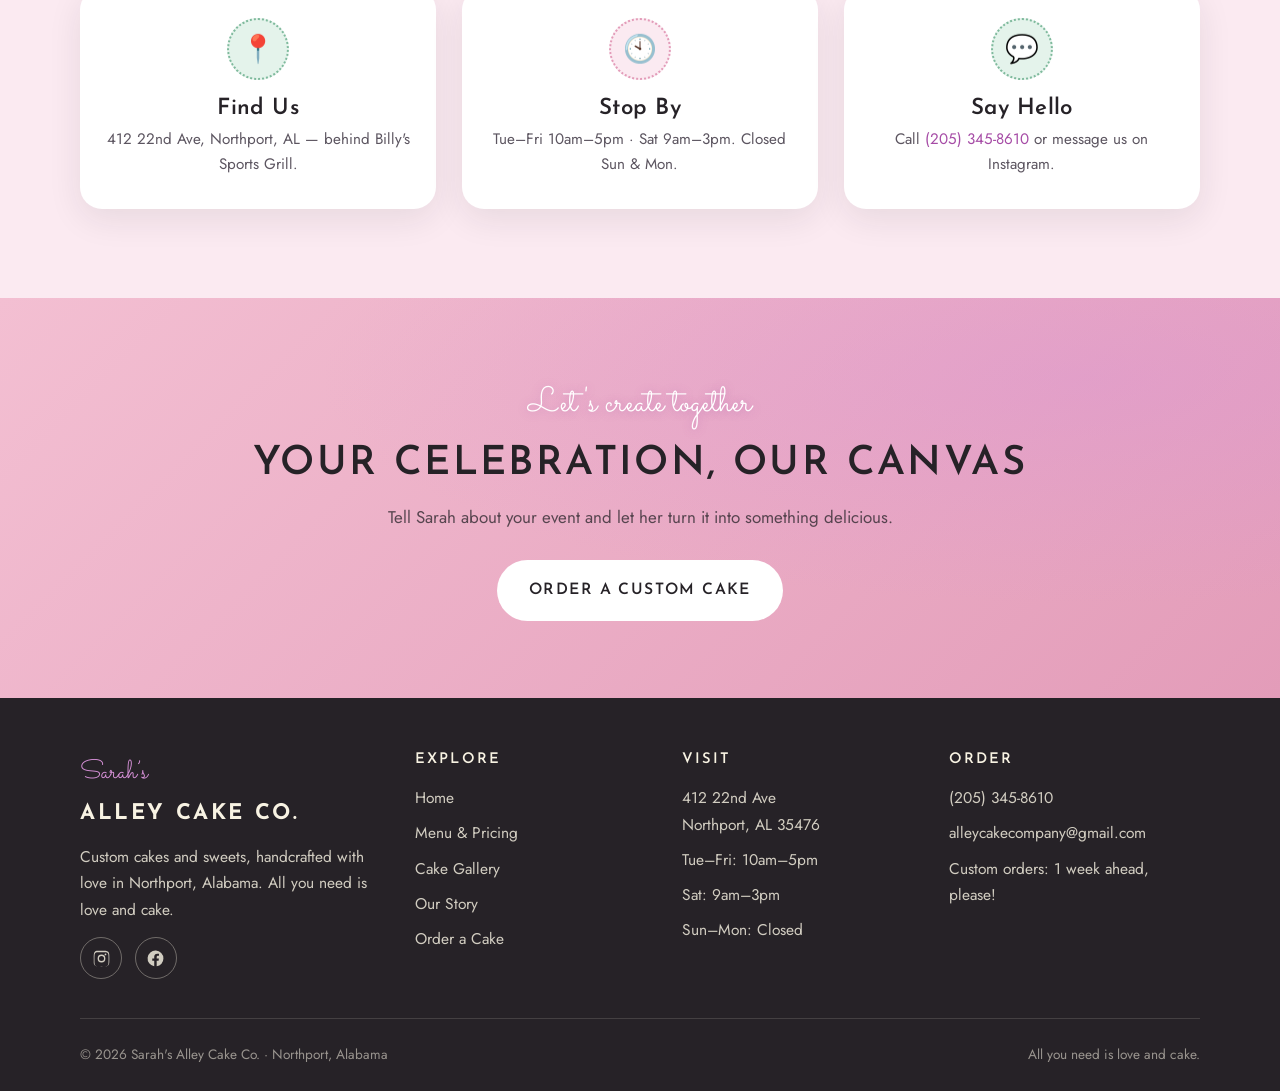
==== commit b1cd791b: "Add files via upload" ====
--- a/about.html
+++ b/about.html
@@ -16,7 +16,7 @@
   <meta property="og:title" content="Our Story | Sarah's Alley Cake Co.">
   <meta property="og:description" content="25+ years of cake artistry, a Food Network appearance, and a charming bakery in a Northport alley. Meet Sarah.">
   <meta property="og:url" content="https://www.alleycakecompany.com/about.html">
-  <meta property="og:image" content="https://images.squarespace-cdn.com/content/v1/668034724b62f437469dd05d/3b96e0b3-c1d5-4a74-b688-7e52b7598103/new+color+way2+%281%29.jpg">
+  <meta property="og:image" content="https://images.squarespace-cdn.com/content/v1/668034724b62f437469dd05d/cda30481-f546-46e7-b303-e048ee5bb05a/IMG_7868.jpg">
 
   <link rel="preconnect" href="https://fonts.googleapis.com">
   <link rel="preconnect" href="https://fonts.gstatic.com" crossorigin>
@@ -88,7 +88,7 @@
     <section class="section" aria-labelledby="story-title">
       <div class="container about-split">
         <div class="doily-frame reveal">
-          <img src="https://images.squarespace-cdn.com/content/v1/668034724b62f437469dd05d/a40d8727-a501-47c2-9c45-a66de720c5b0/IMG_9903.jpg?format=800w" alt="Custom cake handcrafted by Sarah of Sarah's Alley Cake Co." width="420" height="420">
+          <img src="https://images.squarespace-cdn.com/content/v1/668034724b62f437469dd05d/cda30481-f546-46e7-b303-e048ee5bb05a/IMG_7868.jpg?format=800w" alt="Sarah, owner and cake artist of Sarah's Alley Cake Co. in Northport, Alabama" width="420" height="420">
         </div>
         <div>
           <span class="kicker">Hi, I'm Sarah</span>
